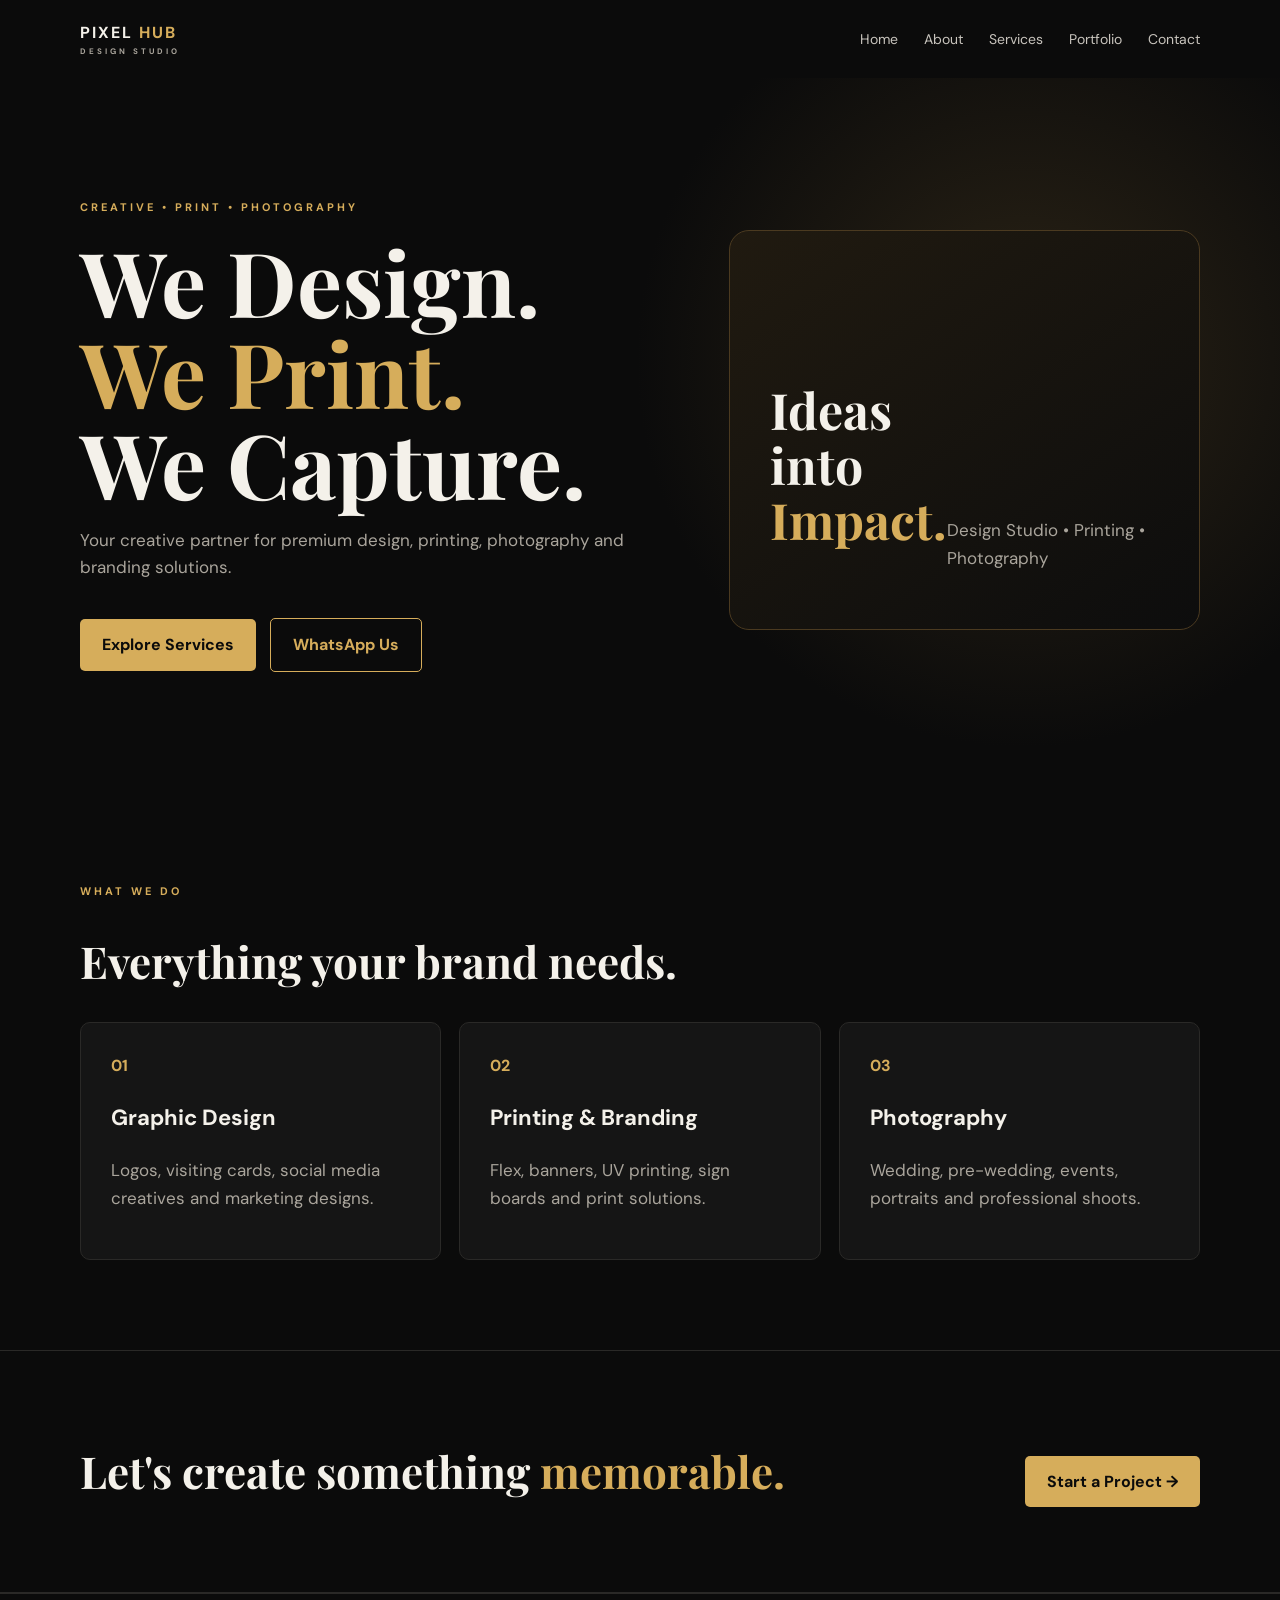
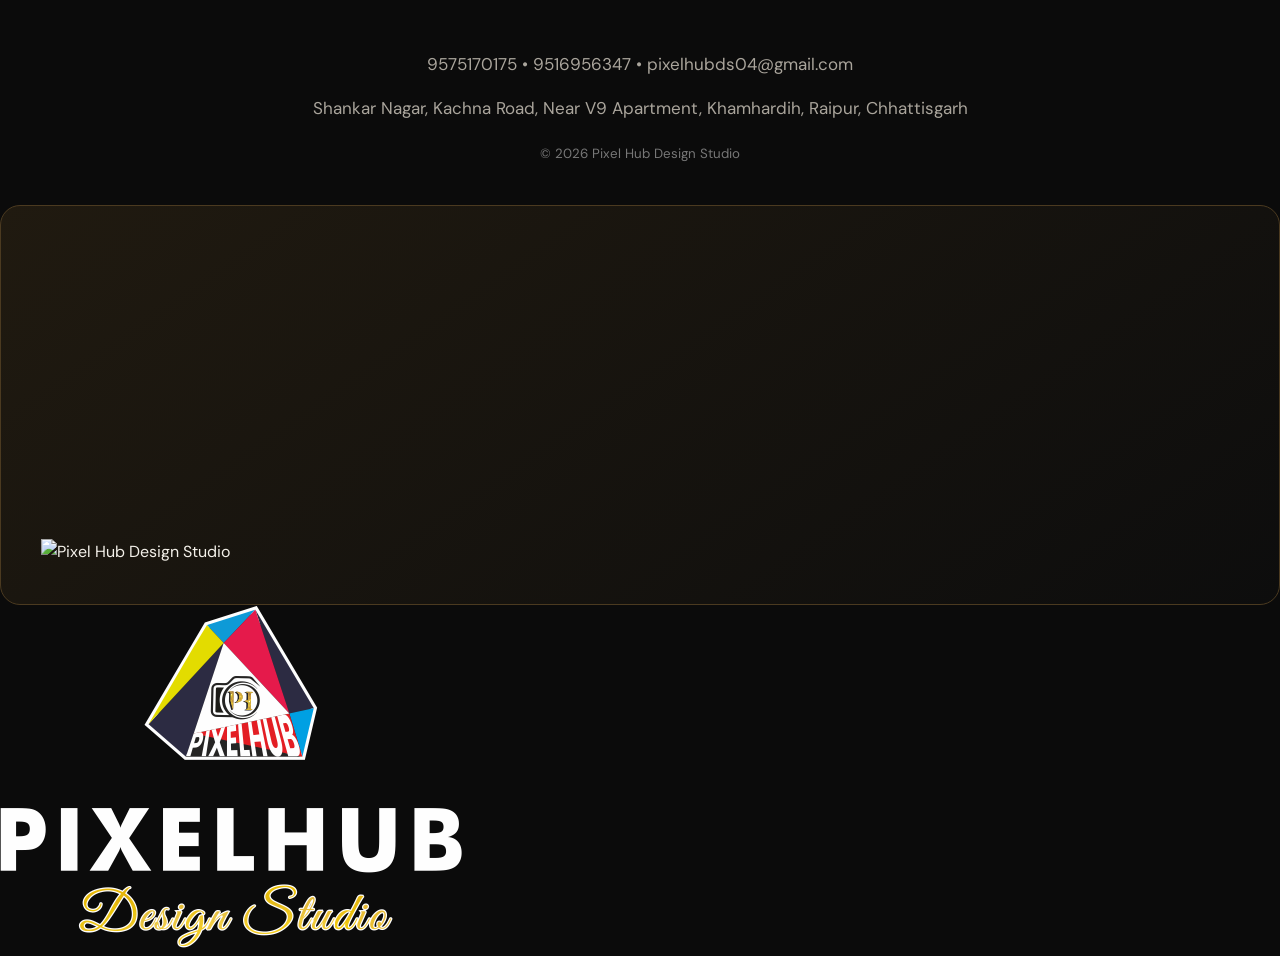
==== index.html @ d4beca80 "Update index.html" ====
<!doctype html><html><head><meta charset="utf-8"><meta name="viewport" content="width=device-width,initial-scale=1"><title>Pixel Hub Design Studio</title><link rel="stylesheet" href="css/style.css"></head><body><header><div class="nav"><a class="brand" href="index.html">PIXEL <span>HUB</span><small>DESIGN STUDIO</small></a><button onclick="document.querySelector('nav').classList.toggle('open')">☰</button><nav><a href="index.html">Home</a><a href="about.html">About</a><a href="services.html">Services</a><a href="portfolio.html">Portfolio</a><a href="contact.html">Contact</a></nav></div></header><main><section class="hero"><div><p class="eyebrow">CREATIVE • PRINT • PHOTOGRAPHY</p><h1>We Design.<br><span>We Print.</span><br>We Capture.</h1><p>Your creative partner for premium design, printing, photography and branding solutions.</p><a class="btn" href="services.html">Explore Services</a> <a class="btn outline" href="https://wa.me/919516956347">WhatsApp Us</a></div><div class="hero-card"><h2>Ideas into<br><span>Impact.</span></h2><p>Design Studio • Printing • Photography</p></div></section><section class="section"><p class="eyebrow">WHAT WE DO</p><h2>Everything your brand needs.</h2><div class="cards"><article><b>01</b><h3>Graphic Design</h3><p>Logos, visiting cards, social media creatives and marketing designs.</p></article><article><b>02</b><h3>Printing & Branding</h3><p>Flex, banners, UV printing, sign boards and print solutions.</p></article><article><b>03</b><h3>Photography</h3><p>Wedding, pre-wedding, events, portraits and professional shoots.</p></article></div></section><section class="cta"><h2>Let's create something <span>memorable.</span></h2><a class="btn" href="contact.html">Start a Project →</a></section></main><footer><p>9575170175 • 9516956347 • pixelhubds04@gmail.com</p><p>Shankar Nagar, Kachna Road, Near V9 Apartment, Khamhardih, Raipur, Chhattisgarh</p><small>© 2026 Pixel Hub Design Studio</small></footer><script src="js/script.js"></script></body></html>
<link rel="stylesheet" href="css/style.css">
<link rel="stylesheet" href="style.css">
<script src="js/script.js"></script>
<script src="script.js"></script>
<div class="hero-card">
  <img src="images/uv-printing.png" alt="Pixel Hub Design Studio">
</div>
<img src="uv-printing.png" alt="Pixel Hub Design Studio">
---- style.css ----
@import url('https://fonts.googleapis.com/css2?family=DM+Sans:wght@400;600;700&family=Playfair+Display:wght@600;700&display=swap');:root{--bg:#0b0b0b;--panel:#151515;--text:#f4f1ea;--muted:#aaa59c;--gold:#d6ad5b;--line:#2a2927}*{box-sizing:border-box}body{margin:0;background:var(--bg);color:var(--text);font-family:'DM Sans',Arial;line-height:1.6}a{color:inherit;text-decoration:none}.nav{width:min(1120px,92%);margin:auto;height:78px;display:flex;align-items:center;justify-content:space-between}.brand{font-weight:700;letter-spacing:2px}.brand span,.eyebrow,h1 span,h2 span,.cards b{color:var(--gold)}.brand small{display:block;font-size:8px;letter-spacing:3px;color:var(--muted)}nav{display:flex;gap:26px;color:#c8c4bd;font-size:14px}nav a:hover,.active{color:var(--gold)}button{display:none;background:none;border:0;color:#fff;font-size:24px}.hero,.page{padding:110px max(4%,calc((100% - 1120px)/2));}.hero{min-height:650px;display:grid;grid-template-columns:1fr .8fr;gap:60px;align-items:center;background:radial-gradient(circle at 80% 40%,#2c2416 0,transparent 35%)}h1{font:700 clamp(48px,7vw,90px)/1.02 'Playfair Display';margin:18px 0}h2{font:700 44px/1.1 'Playfair Display'}p{color:var(--muted);font-size:17px}.eyebrow{letter-spacing:3px;font-size:11px;font-weight:700}.btn{display:inline-block;background:var(--gold);color:#0b0b0b;padding:13px 22px;border-radius:5px;font-weight:700;margin-top:20px}.outline{background:transparent;color:var(--gold);border:1px solid var(--gold);margin-left:10px}.hero-card{height:400px;border:1px solid #4b3a20;border-radius:20px;background:linear-gradient(145deg,#201a10,#0d0d0d);padding:40px;display:flex;align-items:end}.hero-card h2{font-size:50px}.section{width:min(1120px,92%);margin:auto;padding:90px 0}.cards{display:grid;grid-template-columns:repeat(3,1fr);gap:18px}.cards article{background:var(--panel);border:1px solid var(--line);padding:30px;border-radius:10px}.cards h3{font-size:22px}.cta{padding:60px max(4%,calc((100% - 1120px)/2));border-block:1px solid var(--line);display:flex;justify-content:space-between;align-items:center}.page{background:linear-gradient(135deg,#15120e,#0b0b0b);border-bottom:1px solid var(--line)}.page p{max-width:650px}.two{display:grid;grid-template-columns:1fr 1fr;gap:80px}.list h2{font-size:30px;border-top:1px solid var(--line);padding-top:28px}.gallery{display:grid;grid-template-columns:1fr 1fr;gap:20px}.gallery>div{height:300px;background:var(--panel);border:1px solid var(--line);border-radius:12px;overflow:hidden;display:flex;align-items:end;padding:20px;color:var(--gold)}.gallery img{width:100%;height:100%;object-fit:cover}.placeholder{align-items:center!important;justify-content:center}.gallery b{position:absolute}form{display:grid;gap:14px}input,textarea{padding:15px;background:#151515;border:1px solid var(--line);color:#fff;border-radius:5px;font:inherit}textarea{min-height:150px}footer{text-align:center;border-top:1px solid var(--line);padding:40px;color:#777}@media(max-width:760px){button{display:block}nav{display:none;position:absolute;top:78px;left:0;right:0;background:#0b0b0b;padding:20px;flex-direction:column}nav.open{display:flex}.hero,.two{grid-template-columns:1fr}.hero{padding-top:70px}.cards,.gallery{grid-template-columns:1fr}.cta{display:block}.cta h2{font-size:34px}.section{padding:65px 0}}
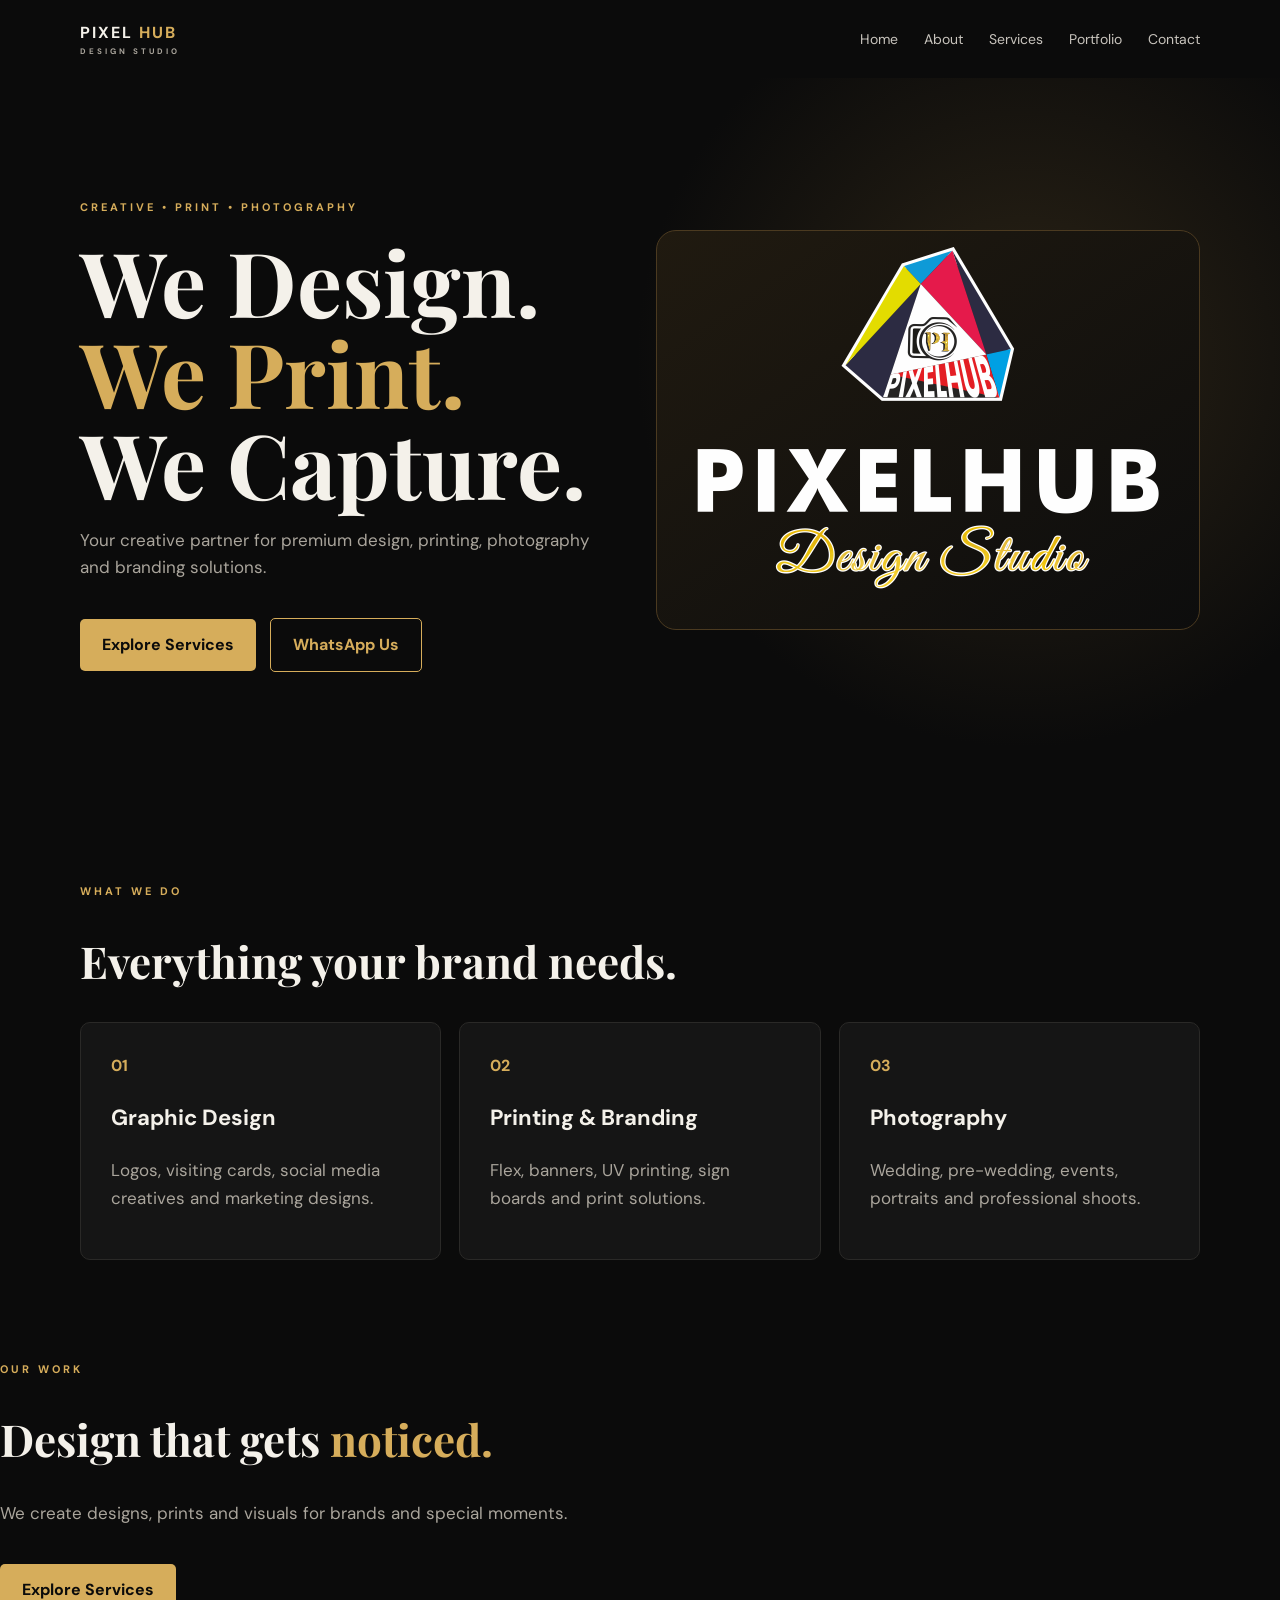
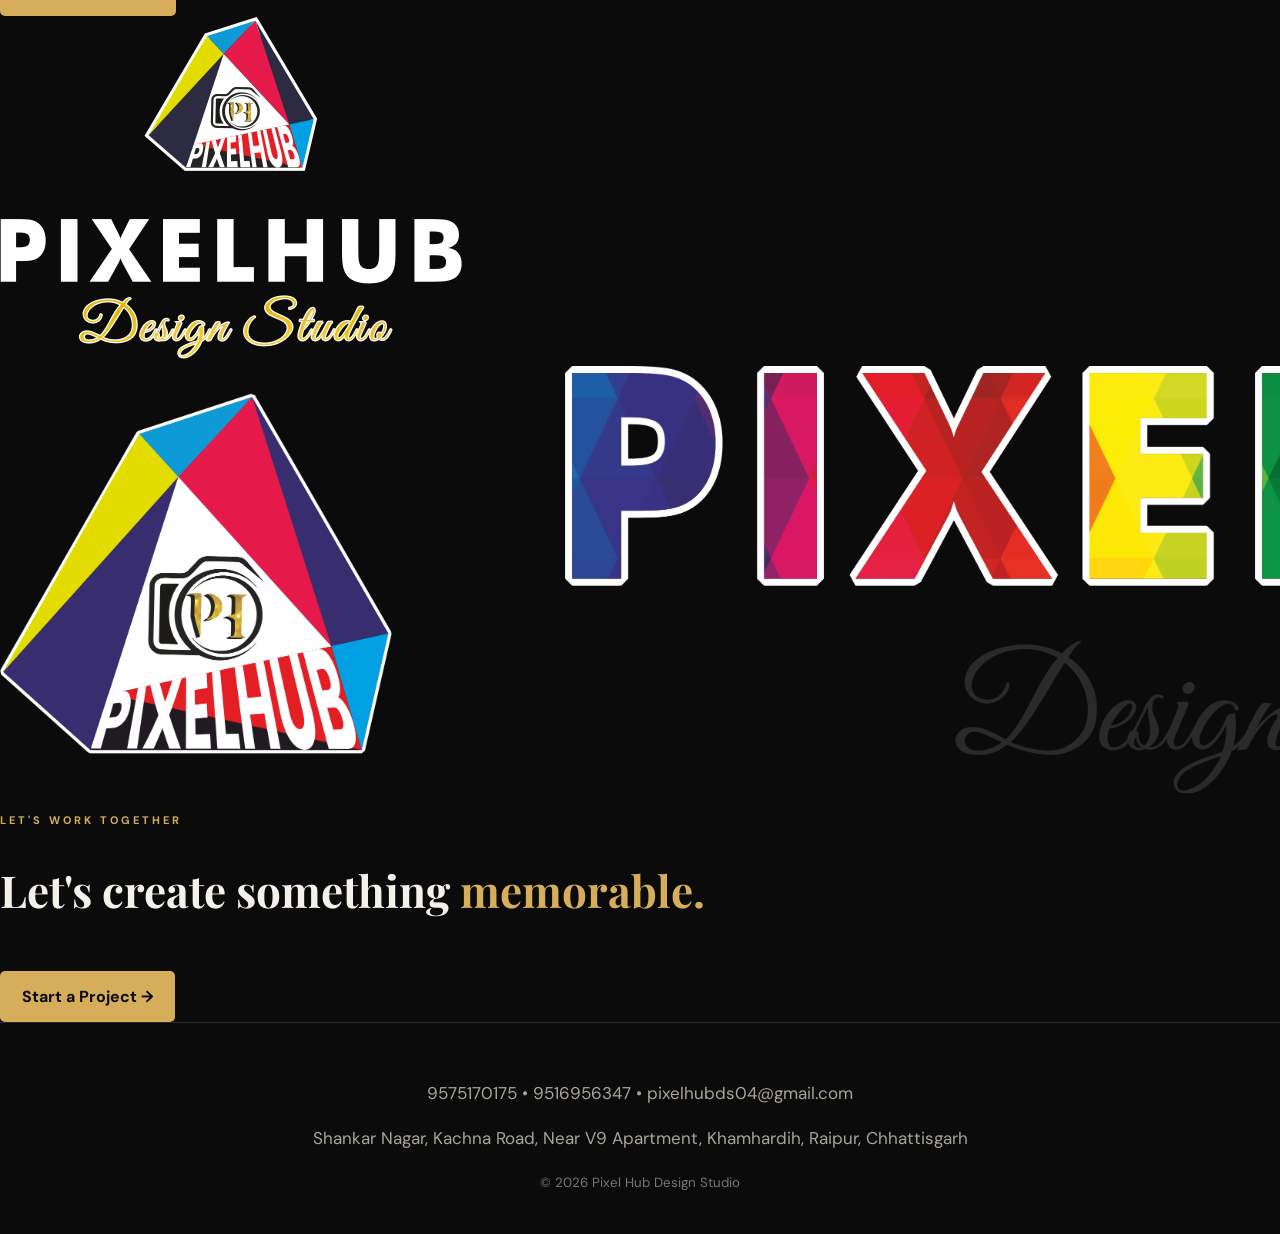
==== commit de3b2c1e: "Update index.html" ====
--- a/index.html
+++ b/index.html
@@ -1,9 +1,158 @@
-<!doctype html><html><head><meta charset="utf-8"><meta name="viewport" content="width=device-width,initial-scale=1"><title>Pixel Hub Design Studio</title><link rel="stylesheet" href="css/style.css"></head><body><header><div class="nav"><a class="brand" href="index.html">PIXEL <span>HUB</span><small>DESIGN STUDIO</small></a><button onclick="document.querySelector('nav').classList.toggle('open')">☰</button><nav><a href="index.html">Home</a><a href="about.html">About</a><a href="services.html">Services</a><a href="portfolio.html">Portfolio</a><a href="contact.html">Contact</a></nav></div></header><main><section class="hero"><div><p class="eyebrow">CREATIVE • PRINT • PHOTOGRAPHY</p><h1>We Design.<br><span>We Print.</span><br>We Capture.</h1><p>Your creative partner for premium design, printing, photography and branding solutions.</p><a class="btn" href="services.html">Explore Services</a> <a class="btn outline" href="https://wa.me/919516956347">WhatsApp Us</a></div><div class="hero-card"><h2>Ideas into<br><span>Impact.</span></h2><p>Design Studio • Printing • Photography</p></div></section><section class="section"><p class="eyebrow">WHAT WE DO</p><h2>Everything your brand needs.</h2><div class="cards"><article><b>01</b><h3>Graphic Design</h3><p>Logos, visiting cards, social media creatives and marketing designs.</p></article><article><b>02</b><h3>Printing & Branding</h3><p>Flex, banners, UV printing, sign boards and print solutions.</p></article><article><b>03</b><h3>Photography</h3><p>Wedding, pre-wedding, events, portraits and professional shoots.</p></article></div></section><section class="cta"><h2>Let's create something <span>memorable.</span></h2><a class="btn" href="contact.html">Start a Project →</a></section></main><footer><p>9575170175 • 9516956347 • pixelhubds04@gmail.com</p><p>Shankar Nagar, Kachna Road, Near V9 Apartment, Khamhardih, Raipur, Chhattisgarh</p><small>© 2026 Pixel Hub Design Studio</small></footer><script src="js/script.js"></script></body></html>
-<link rel="stylesheet" href="css/style.css">
+<!doctype html>
+<html>
+<head>
+<meta charset="utf-8">
+<meta name="viewport" content="width=device-width,initial-scale=1">
+<title>Pixel Hub Design Studio</title>
 <link rel="stylesheet" href="style.css">
-<script src="js/script.js"></script>
+</head>
+
+<body>
+
+<header>
+<div class="nav">
+<a class="brand" href="index.html">
+PIXEL <span>HUB</span>
+<small>DESIGN STUDIO</small>
+</a>
+
+<button onclick="document.querySelector('nav').classList.toggle('open')">☰</button>
+
+<nav>
+<a href="index.html">Home</a>
+<a href="about.html">About</a>
+<a href="services.html">Services</a>
+<a href="portfolio.html">Portfolio</a>
+<a href="contact.html">Contact</a>
+</nav>
+</div>
+</header>
+
+<main>
+
+<section class="hero">
+
+<div>
+<p class="eyebrow">CREATIVE • PRINT • PHOTOGRAPHY</p>
+
+<h1>
+We Design.<br>
+<span>We Print.</span><br>
+We Capture.
+</h1>
+
+<p>
+Your creative partner for premium design, printing, photography and branding solutions.
+</p>
+
+<a class="btn" href="services.html">Explore Services</a>
+
+<a class="btn outline" href="https://wa.me/919516956347">
+WhatsApp Us
+</a>
+</div>
+
+<div class="hero-card">
+<img src="uv-printing.png" alt="Pixel Hub Design Studio">
+</div>
+
+</section>
+
+
+<section class="section">
+
+<p class="eyebrow">WHAT WE DO</p>
+
+<h2>Everything your brand needs.</h2>
+
+<div class="cards">
+
+<article>
+<b>01</b>
+<h3>Graphic Design</h3>
+<p>Logos, visiting cards, social media creatives and marketing designs.</p>
+</article>
+
+<article>
+<b>02</b>
+<h3>Printing & Branding</h3>
+<p>Flex, banners, UV printing, sign boards and print solutions.</p>
+</article>
+
+<article>
+<b>03</b>
+<h3>Photography</h3>
+<p>Wedding, pre-wedding, events, portraits and professional shoots.</p>
+</article>
+
+</div>
+
+</section>
+
+
+<section class="photo-section">
+
+<div>
+<p class="eyebrow">OUR WORK</p>
+
+<h2>
+Design that gets <span>noticed.</span>
+</h2>
+
+<p>
+We create designs, prints and visuals for brands and special moments.
+</p>
+
+<a class="btn" href="services.html">
+Explore Services
+</a>
+</div>
+
+<img src="uv-printing.png" alt="UV Printing">
+
+</section>
+
+
+<section class="photo-section">
+
+<img src="logo.png" alt="Pixel Hub Design Studio">
+
+<div>
+
+<p class="eyebrow">LET'S WORK TOGETHER</p>
+
+<h2>
+Let's create something <span>memorable.</span>
+</h2>
+
+<a class="btn" href="contact.html">
+Start a Project →
+</a>
+
+</div>
+
+</section>
+
+</main>
+
+
+<footer>
+
+<p>
+9575170175 • 9516956347 • pixelhubds04@gmail.com
+</p>
+
+<p>
+Shankar Nagar, Kachna Road, Near V9 Apartment, Khamhardih, Raipur, Chhattisgarh
+</p>
+
+<small>
+© 2026 Pixel Hub Design Studio
+</small>
+
+</footer>
+
 <script src="script.js"></script>
-<div class="hero-card">
-  <img src="images/uv-printing.png" alt="Pixel Hub Design Studio">
-</div>
-<img src="uv-printing.png" alt="Pixel Hub Design Studio">
+
+</body>
+</html>
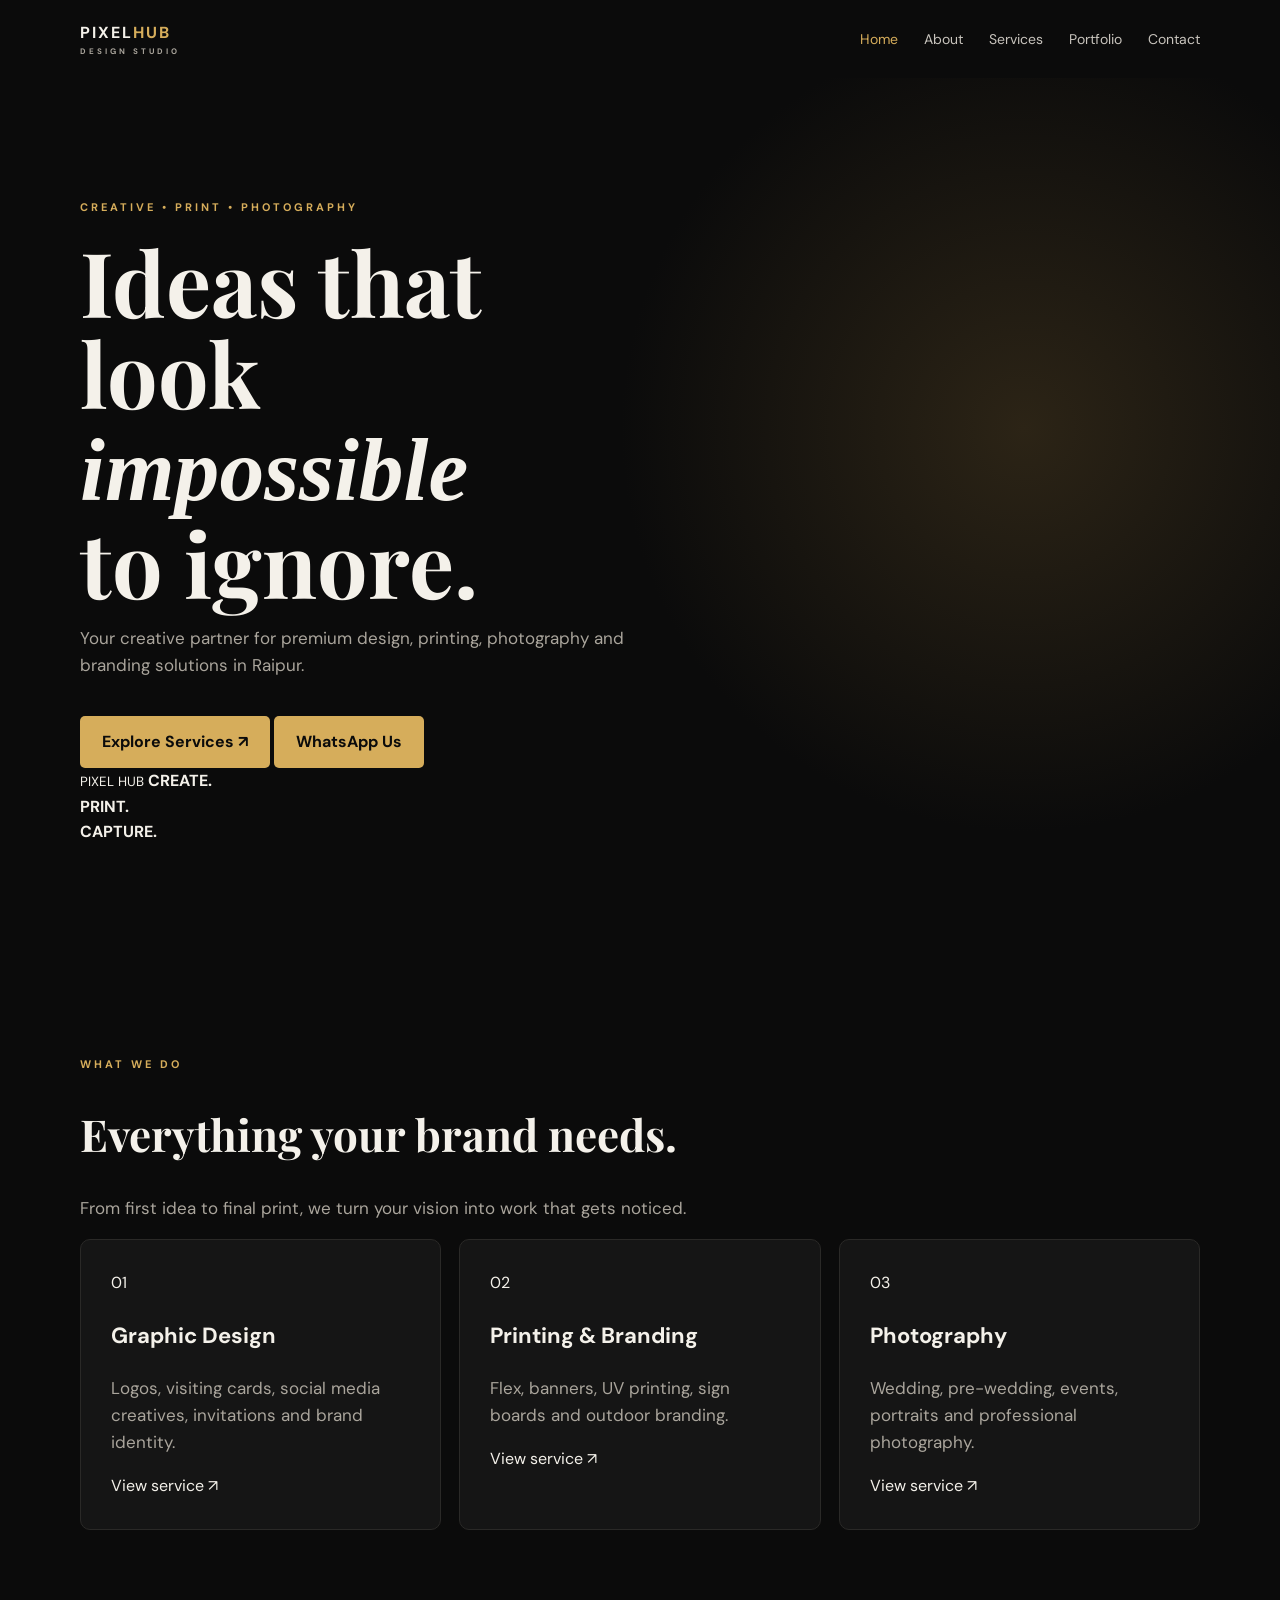
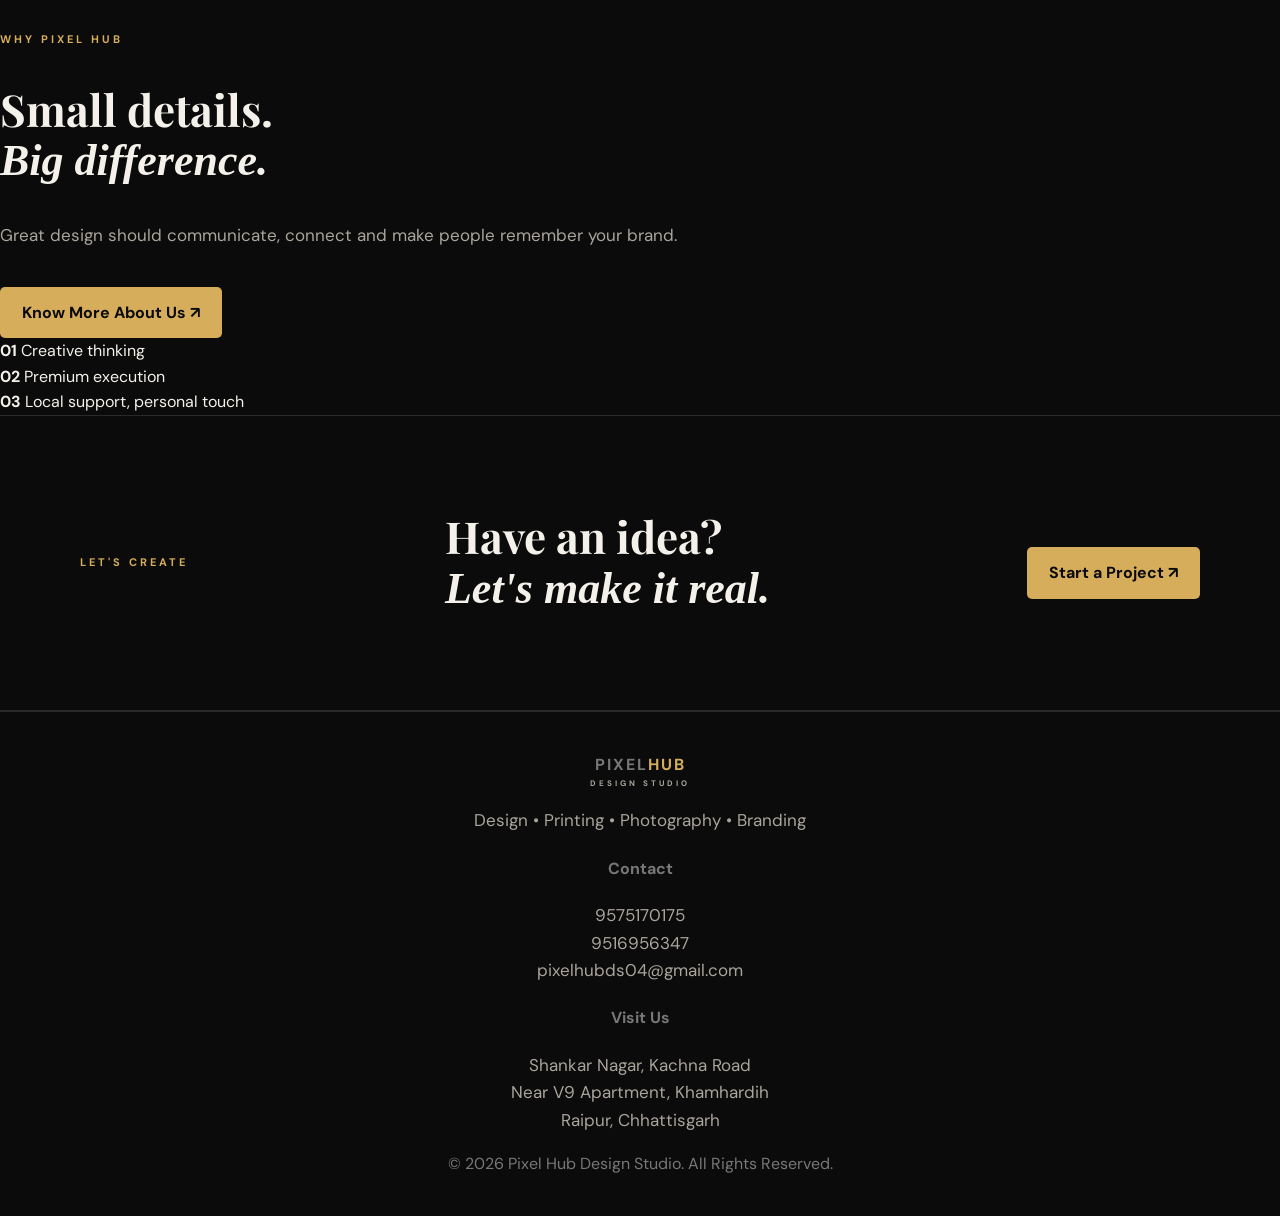
==== commit 48df0554: "Update index.html" ====
--- a/index.html
+++ b/index.html
@@ -9,148 +9,312 @@
 
 <body>
 
-<header>
-<div class="nav">
+<header class="header">
+<div class="wrap nav">
+
 <a class="brand" href="index.html">
-PIXEL <span>HUB</span>
+PIXEL<span>HUB</span>
 <small>DESIGN STUDIO</small>
 </a>
 
-<button onclick="document.querySelector('nav').classList.toggle('open')">☰</button>
+<button class="menu" onclick="document.querySelector('nav').classList.toggle('open')">☰</button>
 
 <nav>
-<a href="index.html">Home</a>
+<a class="active" href="index.html">Home</a>
 <a href="about.html">About</a>
 <a href="services.html">Services</a>
 <a href="portfolio.html">Portfolio</a>
 <a href="contact.html">Contact</a>
 </nav>
+
 </div>
 </header>
 
+
 <main>
 
 <section class="hero">
 
-<div>
-<p class="eyebrow">CREATIVE • PRINT • PHOTOGRAPHY</p>
+<div class="wrap hero-grid">
+
+<div>
+
+<p class="eyebrow">
+CREATIVE • PRINT • PHOTOGRAPHY
+</p>
 
 <h1>
-We Design.<br>
-<span>We Print.</span><br>
-We Capture.
+Ideas that look<br>
+<em>impossible</em><br>
+to ignore.
 </h1>
 
-<p>
-Your creative partner for premium design, printing, photography and branding solutions.
-</p>
-
-<a class="btn" href="services.html">Explore Services</a>
-
-<a class="btn outline" href="https://wa.me/919516956347">
+<p class="lead">
+Your creative partner for premium design, printing, photography and branding solutions in Raipur.
+</p>
+
+<div class="buttons">
+
+<a class="btn gold" href="services.html">
+Explore Services ↗
+</a>
+
+<a class="btn line" href="https://wa.me/919516956347">
 WhatsApp Us
 </a>
-</div>
-
-<div class="hero-card">
-<img src="uv-printing.png" alt="Pixel Hub Design Studio">
+
+</div>
+
+</div>
+
+
+<div class="hero-visual">
+
+<div class="visual-frame">
+
+<div class="visual-glow"></div>
+
+<div class="visual-text">
+
+<small>PIXEL HUB</small>
+
+<b>
+CREATE.<br>
+PRINT.<br>
+CAPTURE.
+</b>
+
+</div>
+
+</div>
+
+</div>
+
 </div>
 
 </section>
 
 
-<section class="section">
-
-<p class="eyebrow">WHAT WE DO</p>
-
-<h2>Everything your brand needs.</h2>
+<section class="wrap section">
+
+<div class="section-title">
+
+<p class="eyebrow">
+WHAT WE DO
+</p>
+
+<h2>
+Everything your brand needs.
+</h2>
+
+<p>
+From first idea to final print, we turn your vision into work that gets noticed.
+</p>
+
+</div>
+
 
 <div class="cards">
 
-<article>
+
+<article class="card">
+
+<span class="number">
+01
+</span>
+
+<h3>
+Graphic Design
+</h3>
+
+<p>
+Logos, visiting cards, social media creatives, invitations and brand identity.
+</p>
+
+<a href="services.html">
+View service ↗
+</a>
+
+</article>
+
+
+<article class="card">
+
+<span class="number">
+02
+</span>
+
+<h3>
+Printing & Branding
+</h3>
+
+<p>
+Flex, banners, UV printing, sign boards and outdoor branding.
+</p>
+
+<a href="services.html">
+View service ↗
+</a>
+
+</article>
+
+
+<article class="card">
+
+<span class="number">
+03
+</span>
+
+<h3>
+Photography
+</h3>
+
+<p>
+Wedding, pre-wedding, events, portraits and professional photography.
+</p>
+
+<a href="services.html">
+View service ↗
+</a>
+
+</article>
+
+
+</div>
+
+</section>
+
+
+<section class="feature">
+
+<div class="wrap feature-grid">
+
+<div>
+
+<p class="eyebrow">
+WHY PIXEL HUB
+</p>
+
+<h2>
+Small details.<br>
+<em>Big difference.</em>
+</h2>
+
+<p>
+Great design should communicate, connect and make people remember your brand.
+</p>
+
+<a class="btn gold" href="about.html">
+Know More About Us ↗
+</a>
+
+</div>
+
+
+<div class="feature-list">
+
+<div>
 <b>01</b>
-<h3>Graphic Design</h3>
-<p>Logos, visiting cards, social media creatives and marketing designs.</p>
-</article>
-
-<article>
+<span>Creative thinking</span>
+</div>
+
+<div>
 <b>02</b>
-<h3>Printing & Branding</h3>
-<p>Flex, banners, UV printing, sign boards and print solutions.</p>
-</article>
-
-<article>
+<span>Premium execution</span>
+</div>
+
+<div>
 <b>03</b>
-<h3>Photography</h3>
-<p>Wedding, pre-wedding, events, portraits and professional shoots.</p>
-</article>
+<span>Local support, personal touch</span>
+</div>
+
+</div>
 
 </div>
 
 </section>
 
 
-<section class="photo-section">
-
-<div>
-<p class="eyebrow">OUR WORK</p>
+<section class="wrap cta">
+
+<p class="eyebrow">
+LET'S CREATE
+</p>
 
 <h2>
-Design that gets <span>noticed.</span>
+Have an idea?<br>
+<em>Let's make it real.</em>
 </h2>
 
-<p>
-We create designs, prints and visuals for brands and special moments.
-</p>
-
-<a class="btn" href="services.html">
-Explore Services
-</a>
-</div>
-
-<img src="uv-printing.png" alt="UV Printing">
+<a class="btn gold" href="contact.html">
+Start a Project ↗
+</a>
 
 </section>
 
-
-<section class="photo-section">
-
-<img src="logo.png" alt="Pixel Hub Design Studio">
-
-<div>
-
-<p class="eyebrow">LET'S WORK TOGETHER</p>
-
-<h2>
-Let's create something <span>memorable.</span>
-</h2>
-
-<a class="btn" href="contact.html">
-Start a Project →
-</a>
-
-</div>
-
-</section>
-
 </main>
 
 
 <footer>
 
-<p>
-9575170175 • 9516956347 • pixelhubds04@gmail.com
-</p>
-
-<p>
-Shankar Nagar, Kachna Road, Near V9 Apartment, Khamhardih, Raipur, Chhattisgarh
-</p>
-
-<small>
-© 2026 Pixel Hub Design Studio
-</small>
+<div class="wrap footer-grid">
+
+
+<div>
+
+<a class="brand" href="index.html">
+PIXEL<span>HUB</span>
+<small>DESIGN STUDIO</small>
+</a>
+
+<p>
+Design • Printing • Photography • Branding
+</p>
+
+</div>
+
+
+<div>
+
+<h4>
+Contact
+</h4>
+
+<p>
+9575170175<br>
+9516956347<br>
+pixelhubds04@gmail.com
+</p>
+
+</div>
+
+
+<div>
+
+<h4>
+Visit Us
+</h4>
+
+<p>
+Shankar Nagar, Kachna Road<br>
+Near V9 Apartment, Khamhardih<br>
+Raipur, Chhattisgarh
+</p>
+
+</div>
+
+
+</div>
+
+
+<div class="copyright">
+
+© 2026 Pixel Hub Design Studio. All Rights Reserved.
+
+</div>
 
 </footer>
+
 
 <script src="script.js"></script>
 
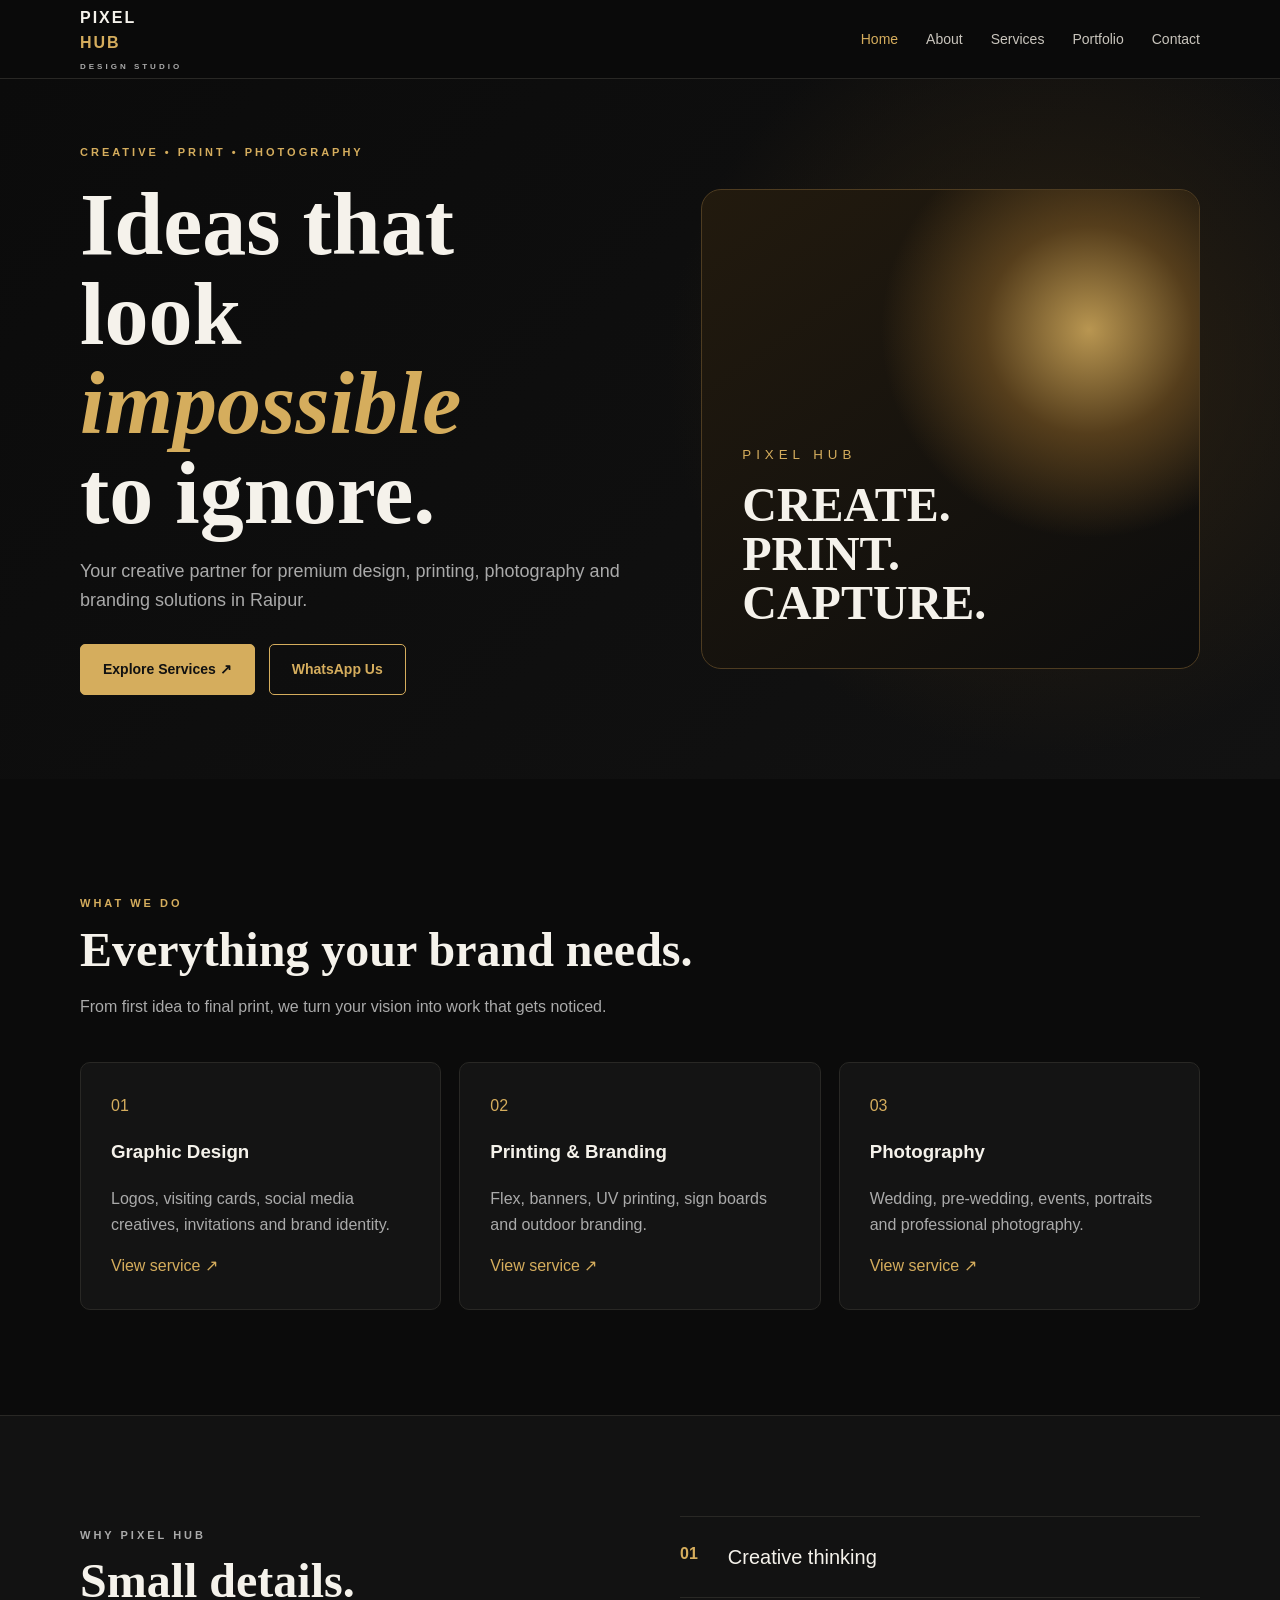
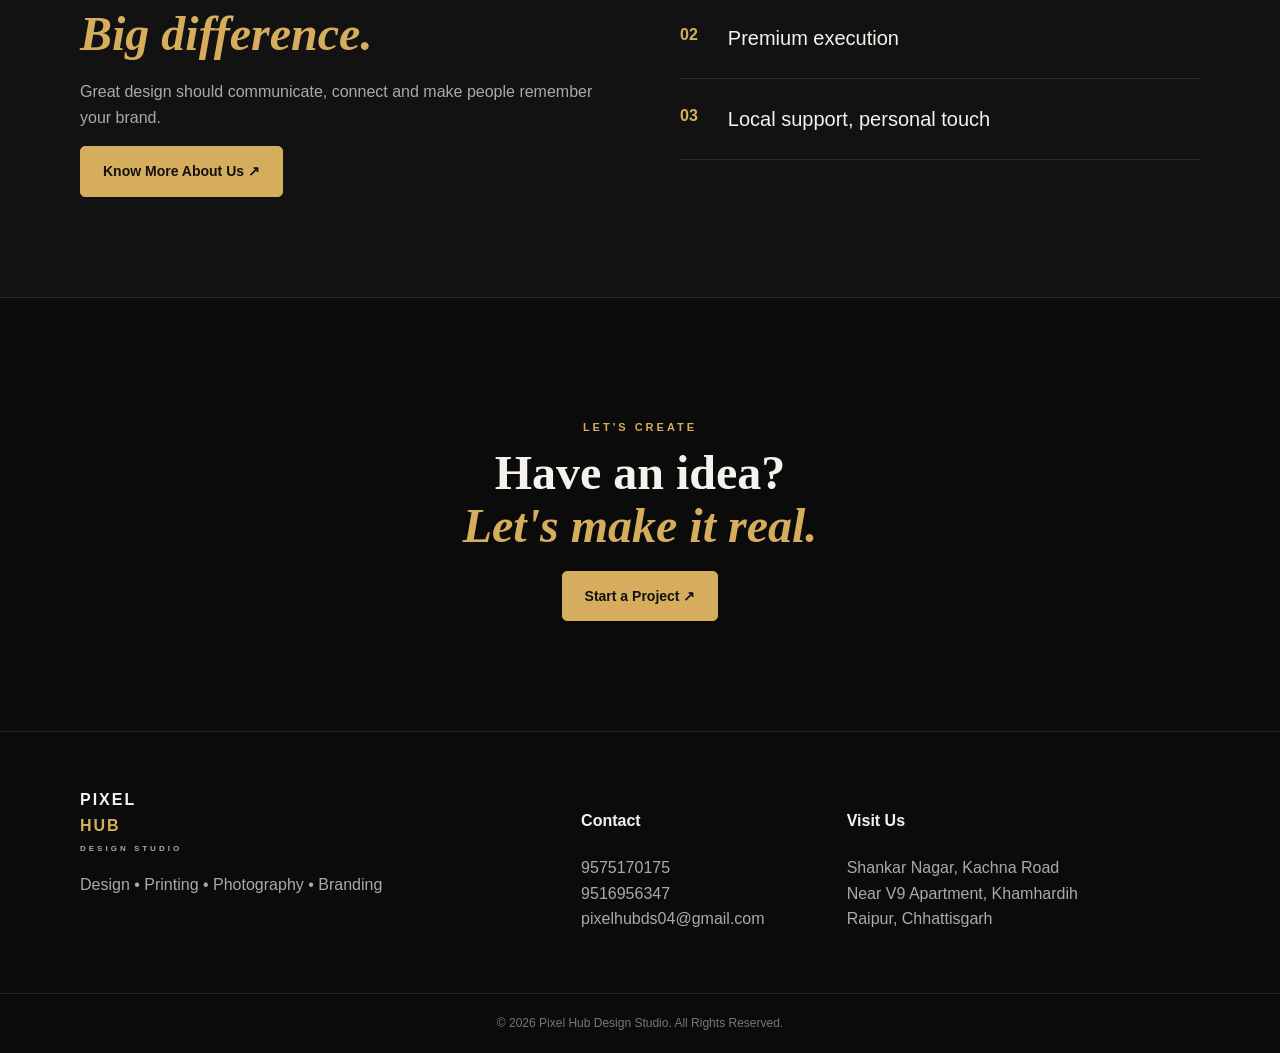
==== commit fc6d1baa: "Update index.html" ====
--- a/index.html
+++ b/index.html
@@ -1,6 +1,7 @@
 <!doctype html>
 <html>
 <head>
+  <meta name="google-site-verification" content="ypYj2HgMfjkH28ho-yujtvcZG5m1aLGs81XiiXunrIo" />
 <meta charset="utf-8">
 <meta name="viewport" content="width=device-width,initial-scale=1">
 <title>Pixel Hub Design Studio</title>
--- a/style.css
+++ b/style.css
@@ -1 +1,565 @@
-@import url('https://fonts.googleapis.com/css2?family=DM+Sans:wght@400;600;700&family=Playfair+Display:wght@600;700&display=swap');:root{--bg:#0b0b0b;--panel:#151515;--text:#f4f1ea;--muted:#aaa59c;--gold:#d6ad5b;--line:#2a2927}*{box-sizing:border-box}body{margin:0;background:var(--bg);color:var(--text);font-family:'DM Sans',Arial;line-height:1.6}a{color:inherit;text-decoration:none}.nav{width:min(1120px,92%);margin:auto;height:78px;display:flex;align-items:center;justify-content:space-between}.brand{font-weight:700;letter-spacing:2px}.brand span,.eyebrow,h1 span,h2 span,.cards b{color:var(--gold)}.brand small{display:block;font-size:8px;letter-spacing:3px;color:var(--muted)}nav{display:flex;gap:26px;color:#c8c4bd;font-size:14px}nav a:hover,.active{color:var(--gold)}button{display:none;background:none;border:0;color:#fff;font-size:24px}.hero,.page{padding:110px max(4%,calc((100% - 1120px)/2));}.hero{min-height:650px;display:grid;grid-template-columns:1fr .8fr;gap:60px;align-items:center;background:radial-gradient(circle at 80% 40%,#2c2416 0,transparent 35%)}h1{font:700 clamp(48px,7vw,90px)/1.02 'Playfair Display';margin:18px 0}h2{font:700 44px/1.1 'Playfair Display'}p{color:var(--muted);font-size:17px}.eyebrow{letter-spacing:3px;font-size:11px;font-weight:700}.btn{display:inline-block;background:var(--gold);color:#0b0b0b;padding:13px 22px;border-radius:5px;font-weight:700;margin-top:20px}.outline{background:transparent;color:var(--gold);border:1px solid var(--gold);margin-left:10px}.hero-card{height:400px;border:1px solid #4b3a20;border-radius:20px;background:linear-gradient(145deg,#201a10,#0d0d0d);padding:40px;display:flex;align-items:end}.hero-card h2{font-size:50px}.section{width:min(1120px,92%);margin:auto;padding:90px 0}.cards{display:grid;grid-template-columns:repeat(3,1fr);gap:18px}.cards article{background:var(--panel);border:1px solid var(--line);padding:30px;border-radius:10px}.cards h3{font-size:22px}.cta{padding:60px max(4%,calc((100% - 1120px)/2));border-block:1px solid var(--line);display:flex;justify-content:space-between;align-items:center}.page{background:linear-gradient(135deg,#15120e,#0b0b0b);border-bottom:1px solid var(--line)}.page p{max-width:650px}.two{display:grid;grid-template-columns:1fr 1fr;gap:80px}.list h2{font-size:30px;border-top:1px solid var(--line);padding-top:28px}.gallery{display:grid;grid-template-columns:1fr 1fr;gap:20px}.gallery>div{height:300px;background:var(--panel);border:1px solid var(--line);border-radius:12px;overflow:hidden;display:flex;align-items:end;padding:20px;color:var(--gold)}.gallery img{width:100%;height:100%;object-fit:cover}.placeholder{align-items:center!important;justify-content:center}.gallery b{position:absolute}form{display:grid;gap:14px}input,textarea{padding:15px;background:#151515;border:1px solid var(--line);color:#fff;border-radius:5px;font:inherit}textarea{min-height:150px}footer{text-align:center;border-top:1px solid var(--line);padding:40px;color:#777}@media(max-width:760px){button{display:block}nav{display:none;position:absolute;top:78px;left:0;right:0;background:#0b0b0b;padding:20px;flex-direction:column}nav.open{display:flex}.hero,.two{grid-template-columns:1fr}.hero{padding-top:70px}.cards,.gallery{grid-template-columns:1fr}.cta{display:block}.cta h2{font-size:34px}.section{padding:65px 0}}
+*{
+box-sizing:border-box;
+}
+
+body{
+margin:0;
+background:#0b0b0b;
+color:#f5f2eb;
+font-family:Arial,sans-serif;
+line-height:1.6;
+}
+
+a{
+color:inherit;
+text-decoration:none;
+}
+
+.wrap{
+width:min(1120px,92%);
+margin:auto;
+}
+
+.header{
+position:sticky;
+top:0;
+z-index:5;
+background:#0b0b0bf2;
+border-bottom:1px solid #292825;
+}
+
+.nav{
+height:78px;
+display:flex;
+align-items:center;
+justify-content:space-between;
+}
+
+.brand{
+display:flex;
+flex-direction:column;
+letter-spacing:2px;
+font-weight:bold;
+}
+
+.brand span,
+em,
+.eyebrow,
+.card a{
+color:#d5ad5d;
+}
+
+.brand small{
+font-size:8px;
+letter-spacing:3px;
+color:#aaa;
+margin-top:5px;
+}
+
+.nav nav{
+display:flex;
+gap:28px;
+color:#c9c5bd;
+font-size:14px;
+}
+
+.nav nav a:hover,
+.nav nav .active{
+color:#d5ad5d;
+}
+
+.menu{
+display:none;
+background:none;
+border:0;
+color:#fff;
+font-size:25px;
+}
+
+.hero{
+min-height:700px;
+display:flex;
+align-items:center;
+background:
+radial-gradient(circle at 82% 42%,#2b2112,transparent 34%),
+linear-gradient(135deg,#0b0b0b,#121212);
+}
+
+.hero-grid{
+display:grid;
+grid-template-columns:1.05fr .95fr;
+gap:70px;
+align-items:center;
+}
+
+.eyebrow{
+font-size:11px;
+font-weight:bold;
+letter-spacing:3px;
+}
+
+.hero h1,
+.page-head h1{
+font-family:Georgia,serif;
+font-size:clamp(52px,7vw,88px);
+line-height:1.02;
+margin:18px 0;
+}
+
+.lead{
+font-size:18px;
+color:#aaa;
+max-width:560px;
+}
+
+.buttons{
+display:flex;
+gap:14px;
+margin:30px 0;
+}
+
+.btn{
+display:inline-block;
+padding:13px 22px;
+border-radius:5px;
+border:1px solid #d5ad5d;
+font-weight:bold;
+font-size:14px;
+}
+
+.btn.gold{
+background:#d5ad5d;
+color:#111;
+}
+
+.btn.line{
+color:#d5ad5d;
+}
+
+.hero-visual{
+height:480px;
+}
+
+.visual-frame{
+height:100%;
+border:1px solid #4e3c21;
+border-radius:20px;
+background:linear-gradient(145deg,#221a0e,#0d0d0d);
+position:relative;
+overflow:hidden;
+display:flex;
+align-items:flex-end;
+padding:40px;
+}
+
+.visual-glow{
+position:absolute;
+width:420px;
+height:420px;
+border-radius:50%;
+right:-100px;
+top:-70px;
+background:
+radial-gradient(circle,#d5ad5d,#60451e 35%,transparent 70%);
+opacity:.85;
+}
+
+.visual-text{
+position:relative;
+}
+
+.visual-text small{
+letter-spacing:5px;
+color:#d5ad5d;
+}
+
+.visual-text b{
+display:block;
+font-family:Georgia,serif;
+font-size:48px;
+line-height:1.02;
+margin-top:15px;
+}
+
+.section{
+padding:105px 0;
+}
+
+.section-title{
+max-width:650px;
+margin-bottom:42px;
+}
+
+.section h2,
+.feature h2,
+.cta h2{
+font-family:Georgia,serif;
+font-size:48px;
+line-height:1.1;
+margin:10px 0 18px;
+}
+
+.section-title>p:last-child,
+.feature p{
+color:#aaa;
+}
+
+.cards{
+display:grid;
+grid-template-columns:repeat(3,1fr);
+gap:18px;
+}
+
+.card{
+background:#141414;
+border:1px solid #292825;
+border-radius:10px;
+padding:30px;
+transition:.3s;
+}
+
+.card:hover{
+transform:translateY(-8px);
+border-color:#705a32;
+}
+
+.number{
+color:#d5ad5d;
+}
+
+.card p{
+color:#aaa;
+}
+
+.feature{
+background:#121212;
+border-top:1px solid #292825;
+border-bottom:1px solid #292825;
+padding:100px 0;
+}
+
+.feature-grid{
+display:grid;
+grid-template-columns:1fr 1fr;
+gap:80px;
+}
+
+.feature-list{
+border-top:1px solid #292825;
+}
+
+.feature-list div{
+display:flex;
+gap:30px;
+padding:24px 0;
+border-bottom:1px solid #292825;
+}
+
+.feature-list b{
+color:#d5ad5d;
+}
+
+.feature-list span{
+font-size:20px;
+}
+
+.cta{
+text-align:center;
+padding:110px 0;
+}
+
+.page-head{
+padding:110px 0 90px;
+background:linear-gradient(135deg,#17130d,#0b0b0b);
+border-bottom:1px solid #292825;
+}
+
+.page-head p:not(.eyebrow){
+color:#aaa;
+}
+
+.stats{
+background:#121212;
+border-top:1px solid #292825;
+border-bottom:1px solid #292825;
+padding:55px 0;
+}
+
+.stat-grid{
+display:grid;
+grid-template-columns:repeat(3,1fr);
+text-align:center;
+}
+
+.stat-grid b{
+display:block;
+color:#d5ad5d;
+font-family:Georgia,serif;
+font-size:55px;
+}
+
+.stat-grid span{
+color:#aaa;
+}
+
+.service-list{
+padding:30px 0 100px;
+}
+
+.service-row{
+display:grid;
+grid-template-columns:80px 1fr;
+gap:30px;
+padding:34px 0;
+border-bottom:1px solid #292825;
+}
+
+.service-row>b{
+color:#d5ad5d;
+font-size:20px;
+}
+
+.service-row h2{
+font-family:Georgia,serif;
+font-size:32px;
+margin:0;
+}
+
+.service-row p{
+color:#aaa;
+}
+
+.portfolio{
+padding:80px 0;
+display:grid;
+grid-template-columns:repeat(2,1fr);
+gap:20px;
+}
+
+.work{
+background:#141414;
+border:1px solid #292825;
+border-radius:12px;
+overflow:hidden;
+}
+
+.work-art{
+height:280px;
+display:flex;
+align-items:center;
+justify-content:center;
+text-align:center;
+font-family:Georgia,serif;
+font-size:52px;
+line-height:.9;
+background:
+radial-gradient(circle at 70% 20%,#745524,#19140c 35%,#111 70%);
+}
+
+.work-art span{
+color:#d5ad5d;
+font-style:italic;
+}
+
+.work p{
+padding:0 22px;
+color:#aaa;
+}
+
+.contact{
+padding:90px 0;
+display:grid;
+grid-template-columns:1fr 1fr;
+gap:80px;
+}
+
+.contact h2{
+font-family:Georgia,serif;
+font-size:40px;
+}
+
+.contact-links{
+display:grid;
+gap:14px;
+margin-top:30px;
+color:#d5ad5d;
+}
+
+.contact-card{
+  .contact-info{
+display:flex;
+flex-direction:column;
+justify-content:center;
+}
+
+.contact-visual{
+height:260px;
+border:1px solid #4e3c21;
+border-radius:18px;
+background:linear-gradient(145deg,#221a0e,#0d0d0d);
+position:relative;
+overflow:hidden;
+display:flex;
+align-items:flex-end;
+padding:30px;
+margin-bottom:35px;
+}
+
+.contact-visual .visual-glow{
+position:absolute;
+width:300px;
+height:300px;
+border-radius:50%;
+right:-70px;
+top:-80px;
+background:radial-gradient(circle,#d5ad5d,#60451e 35%,transparent 70%);
+opacity:.85;
+}
+
+.contact-visual .visual-text{
+position:relative;
+z-index:1;
+}
+
+.contact-visual .visual-text small{
+letter-spacing:5px;
+color:#d5ad5d;
+}
+
+.contact-visual .visual-text b{
+display:block;
+font-family:Georgia,serif;
+font-size:38px;
+line-height:1.05;
+margin-top:12px;
+}
+
+.contact-info h2{
+margin-top:0;
+}
+
+@media(max-width:760px){
+
+.contact-visual{
+height:230px;
+}
+
+.contact-visual .visual-text b{
+font-size:32px;
+}
+
+}
+background:#141414;
+padding:28px;
+border:1px solid #292825;
+border-radius:10px;
+display:grid;
+gap:14px;
+}
+
+input,
+textarea{
+width:100%;
+padding:14px;
+background:#0d0d0d;
+border:1px solid #292825;
+color:#fff;
+border-radius:5px;
+font:inherit;
+}
+
+textarea{
+min-height:130px;
+}
+
+footer{
+border-top:1px solid #292825;
+padding:55px 0 0;
+}
+
+.footer-grid{
+display:grid;
+grid-template-columns:2fr 1fr 1.5fr;
+gap:30px;
+padding-bottom:45px;
+}
+
+.footer-grid p{
+color:#aaa;
+}
+
+.copyright{
+text-align:center;
+border-top:1px solid #292825;
+padding:20px;
+color:#777;
+font-size:12px;
+}
+
+@media(max-width:760px){
+
+.menu{
+display:block;
+}
+
+.nav nav{
+display:none;
+position:absolute;
+top:78px;
+left:0;
+right:0;
+background:#0b0b0b;
+padding:20px;
+flex-direction:column;
+gap:16px;
+}
+
+.nav nav.open{
+display:flex;
+}
+
+.hero{
+padding:70px 0;
+}
+
+.hero-grid,
+.feature-grid,
+.two,
+.contact{
+grid-template-columns:1fr;
+gap:40px;
+}
+
+.hero-visual{
+height:340px;
+}
+
+.cards,
+.portfolio,
+.footer-grid,
+.stat-grid{
+grid-template-columns:1fr;
+}
+
+.section,
+.feature,
+.cta{
+padding:70px 0;
+}
+
+.page-head{
+padding:75px 0;
+}
+
+.section h2,
+.feature h2,
+.cta h2{
+font-size:38px;
+}
+
+.service-row{
+grid-template-columns:45px 1fr;
+gap:10px;
+}
+
+}
